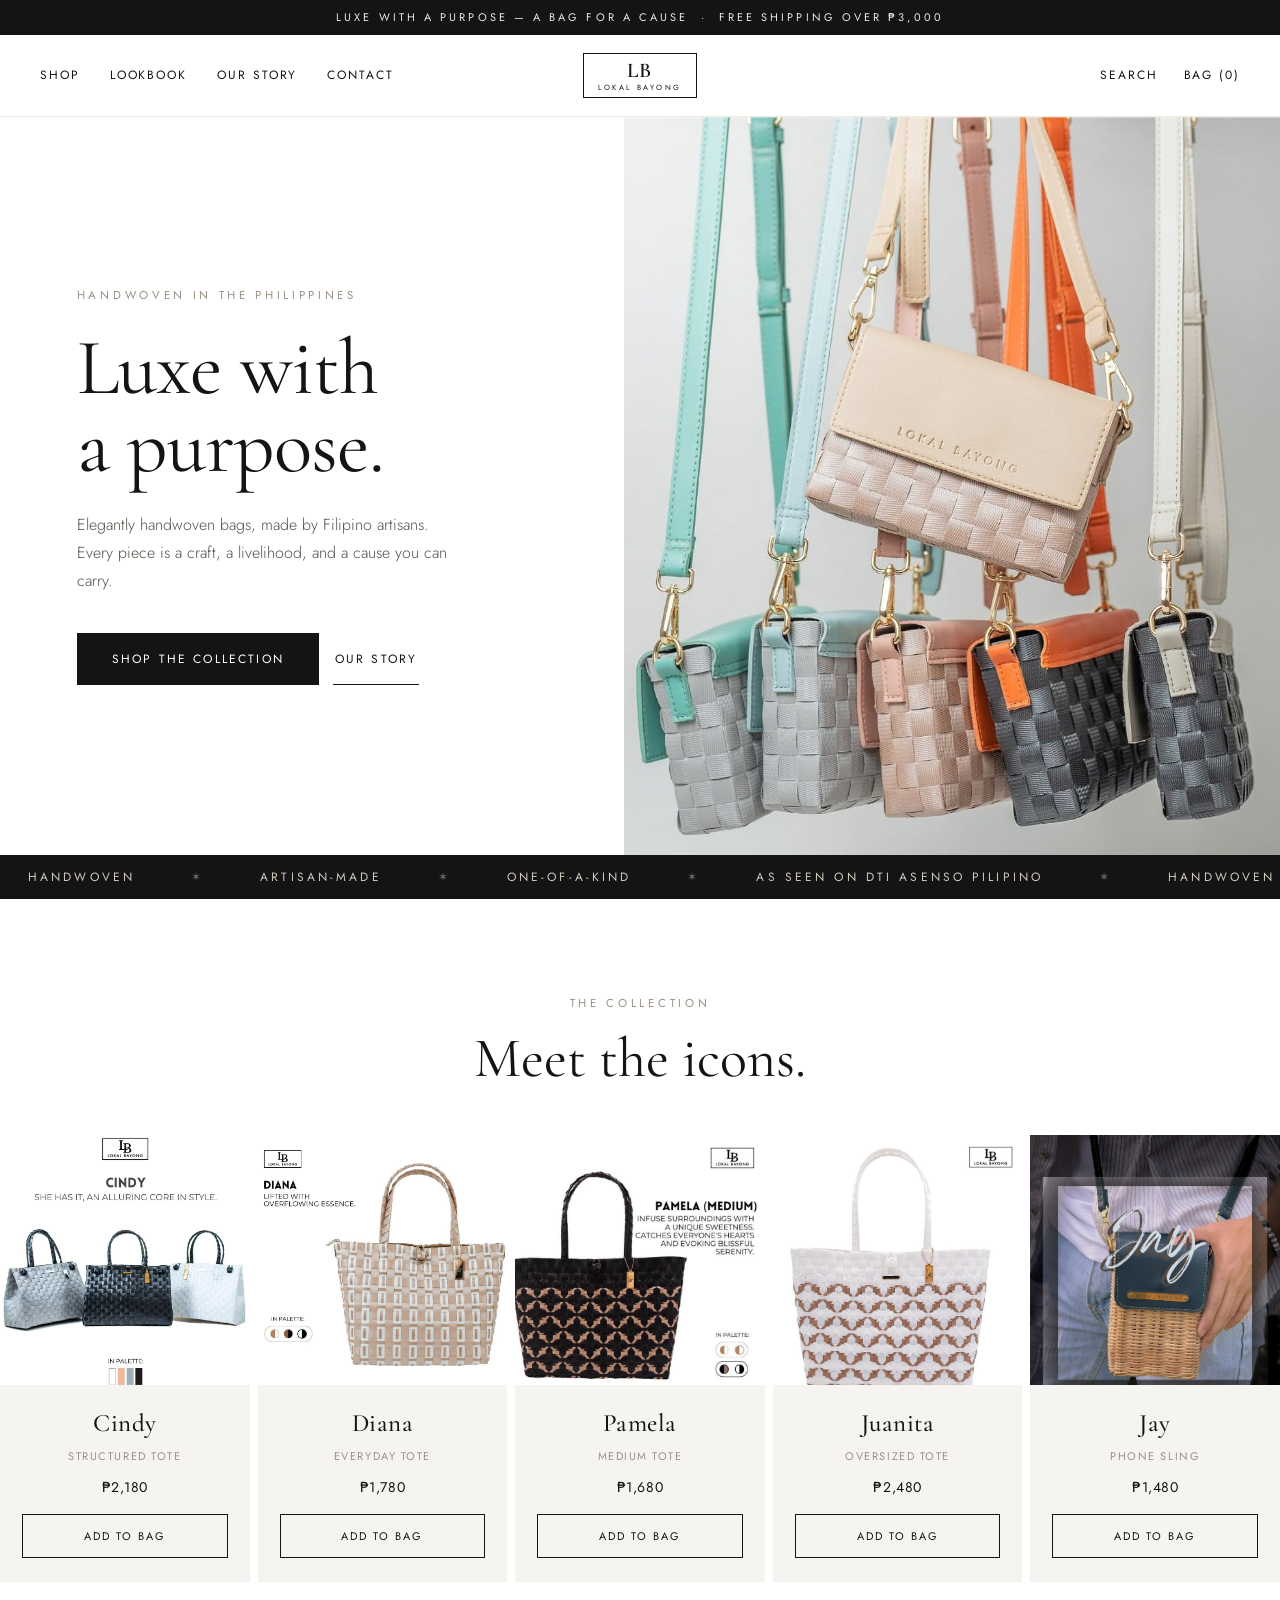
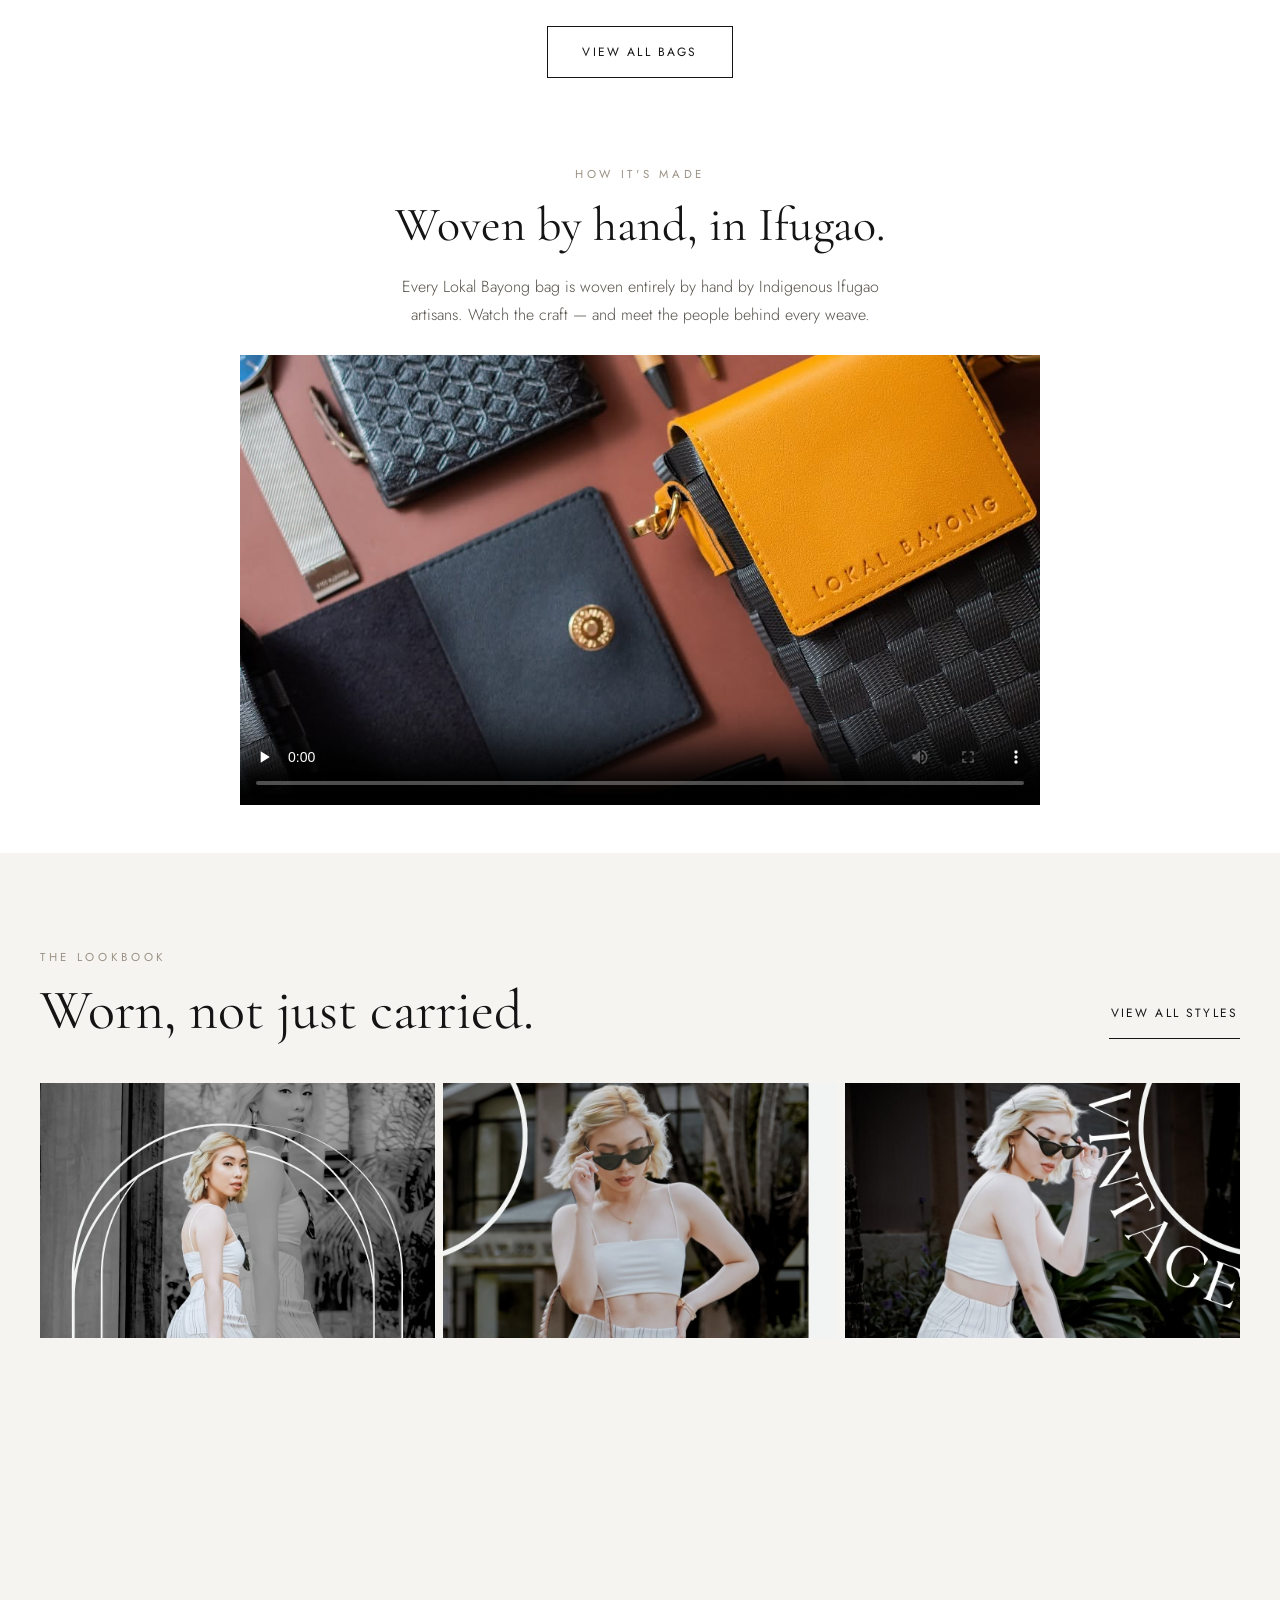
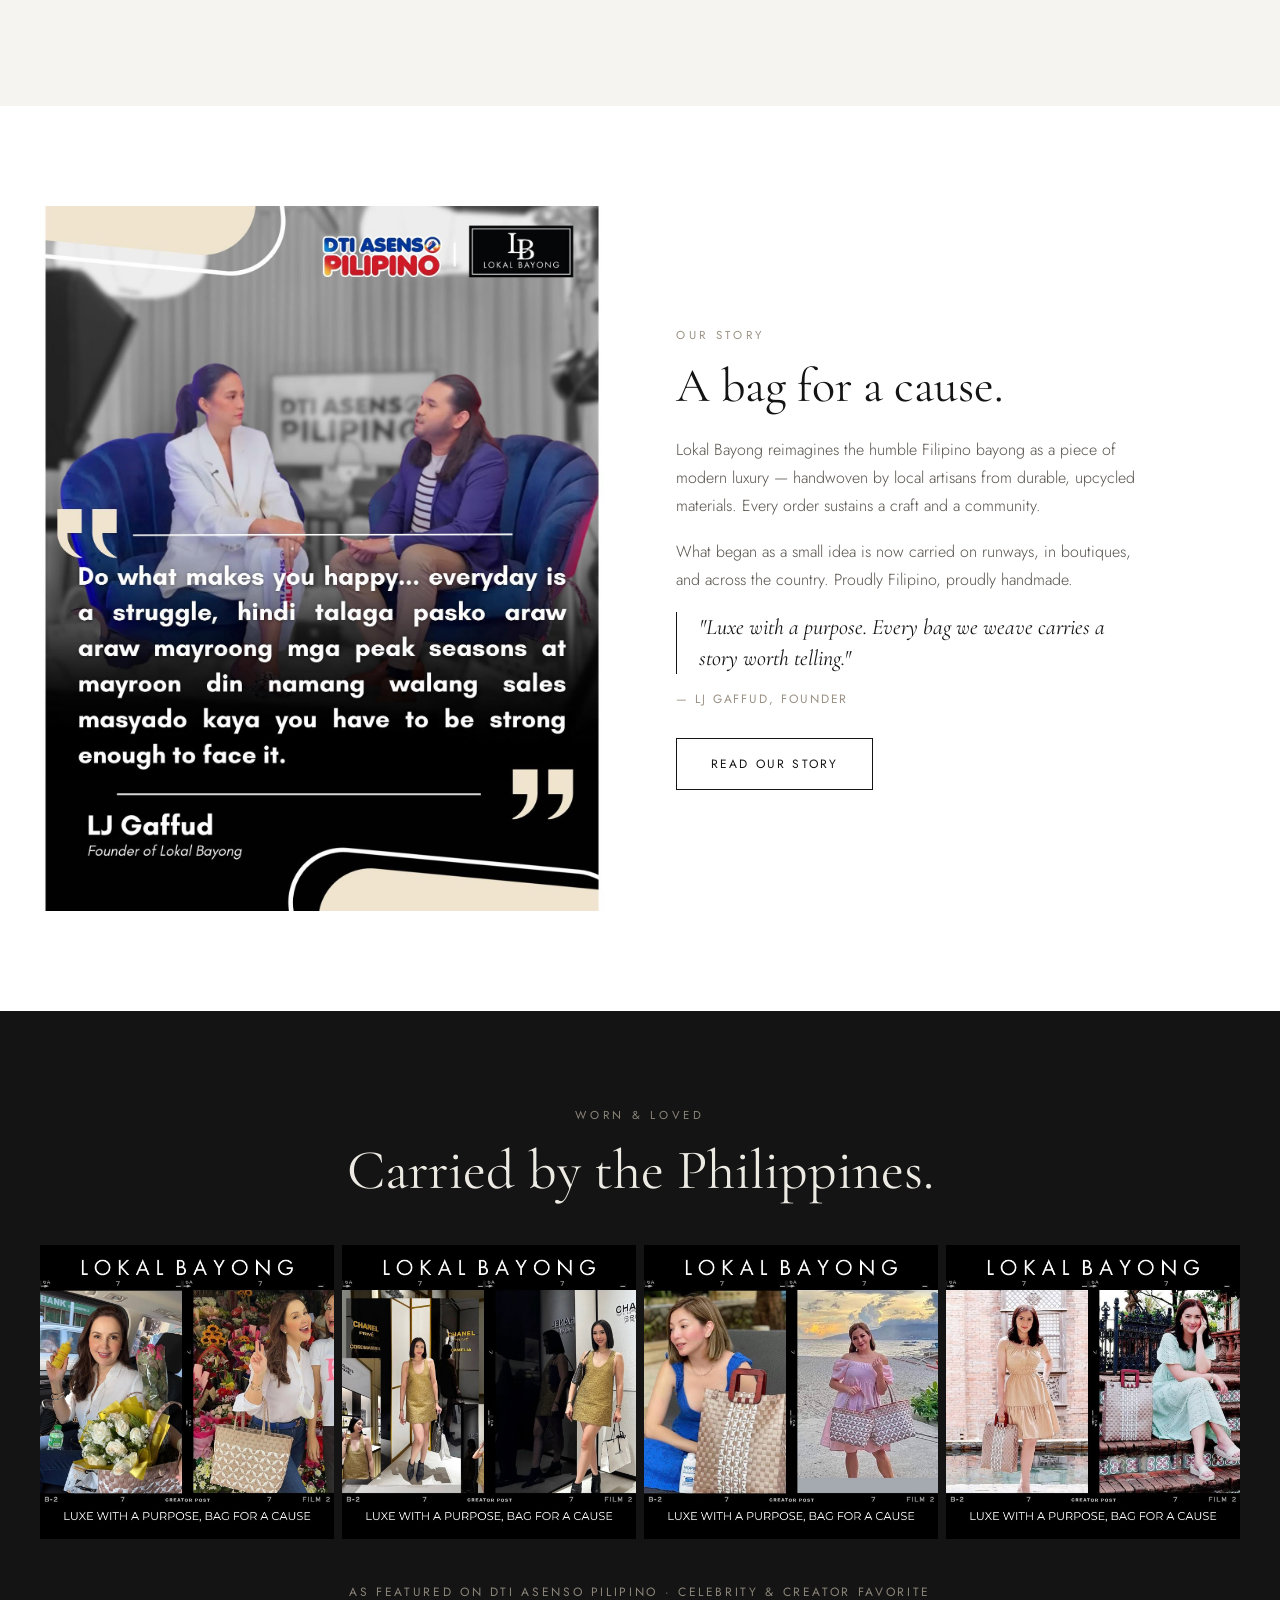
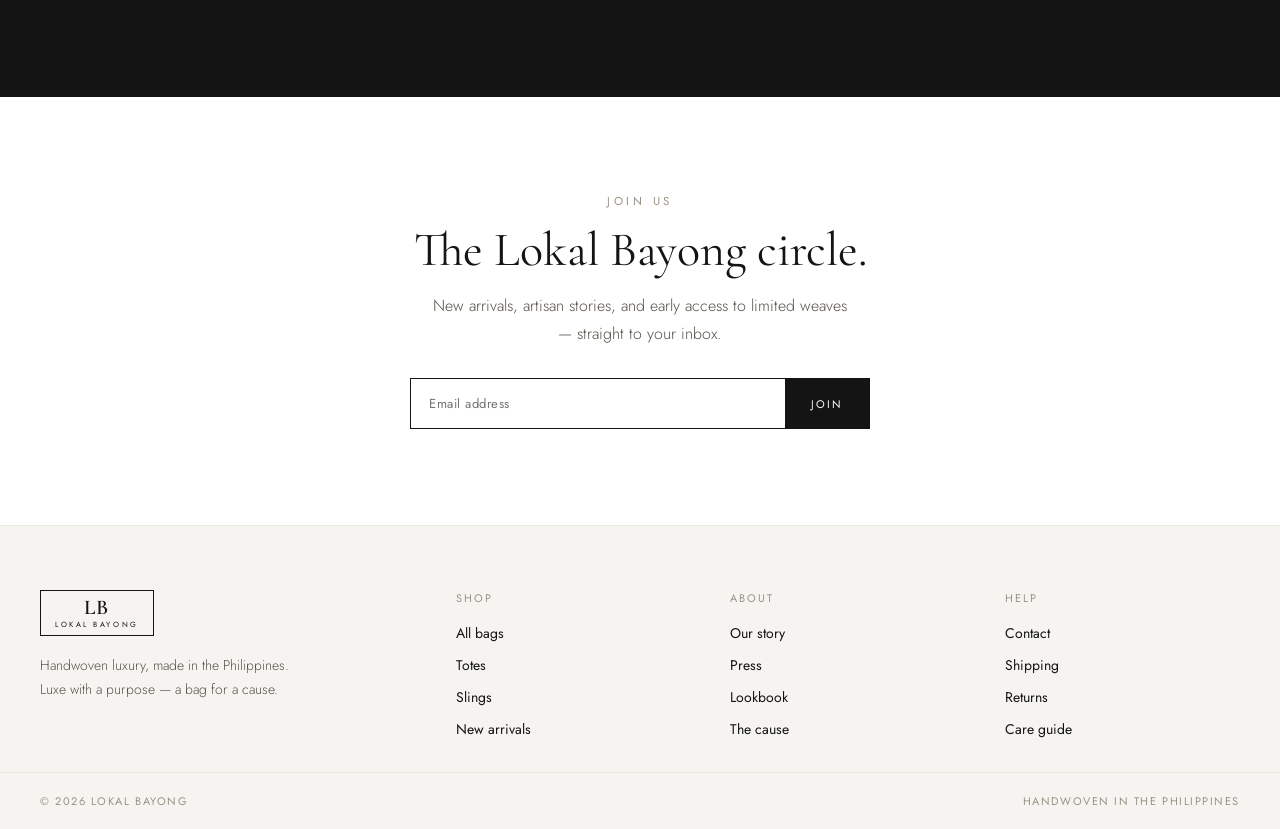
==== lokal-bayong/index.html @ d77c2abf "Lokal Bayong Added Lokal Bayong demo site." ====
<!doctype html>
<html lang="en">
  <head>
    <meta charset="utf-8" />
    <meta name="viewport" content="width=device-width, initial-scale=1" />
    <title>Lokal Bayong — Handwoven Luxury, Made in the Philippines</title>
    <meta
      name="description"
      content="Lokal Bayong — elegantly handwoven bags made by Filipino artisans. Luxe with a purpose, a bag for a cause."
    />
    <link rel="preconnect" href="https://fonts.googleapis.com" />
    <link rel="preconnect" href="https://fonts.gstatic.com" crossorigin />
    <link
      href="https://fonts.googleapis.com/css2?family=Cormorant+Garamond:ital,wght@0,300;0,400;0,500;0,600;1,400;1,500&family=Jost:wght@300;400;500;600&display=swap"
      rel="stylesheet"
    />
    <link rel="stylesheet" href="css/style.css" />
  </head>
  <body>
    <div class="topbar">
      Luxe with a purpose — a bag for a cause &nbsp;·&nbsp; Free shipping over
      ₱3,000
    </div>

    <header class="site-nav">
      <div class="nav-inner">
        <nav class="nav-links">
          <a href="shop.html">Shop</a>
          <a href="lookbook.html">Lookbook</a>
          <a href="about-us.html">Our Story</a>
          <a href="contact.html">Contact</a>
        </nav>
        <a class="logo" href="index.html"><b>LB</b><span>LOKAL BAYONG</span></a>
        <div class="nav-right">
          <a href="shop.html">Search</a>
          <button class="bag-btn" data-bag-count>Bag (0)</button>
        </div>
        <button class="nav-toggle" aria-label="Menu">&#9776;</button>
      </div>
    </header>

    <!-- HERO -->
    <section class="hero">
      <div class="hero-copy">
        <div class="eyebrow">Handwoven in the Philippines</div>
        <h1 class="d1">Luxe with<br />a purpose.</h1>
        <p class="lead">
          Elegantly handwoven bags, made by Filipino artisans. Every piece is a
          craft, a livelihood, and a cause you can carry.
        </p>
        <div class="hero-actions">
          <a href="shop.html" class="btn btn--dark">Shop the collection</a>
          <a href="about-us.html" class="btn btn--link">Our story</a>
        </div>
      </div>
      <div class="hero-media">
        <img
          src="assets/hero-crossbodies.jpg"
          alt="Lokal Bayong handwoven crossbody bags"
        />
      </div>
    </section>

    <!-- MARQUEE -->
    <div class="marquee">
      <div class="marquee-track">
        <span>Handwoven</span><span class="star">&#10038;</span>
        <span>Artisan-made</span><span class="star">&#10038;</span>
        <span>One-of-a-kind</span><span class="star">&#10038;</span>
        <span>As seen on DTI Asenso Pilipino</span
        ><span class="star">&#10038;</span> <span>Handwoven</span
        ><span class="star">&#10038;</span> <span>Artisan-made</span
        ><span class="star">&#10038;</span> <span>One-of-a-kind</span
        ><span class="star">&#10038;</span>
        <span>As seen on DTI Asenso Pilipino</span
        ><span class="star">&#10038;</span>
      </div>
    </div>

    <!-- FEATURED -->
    <section class="section container" id="shop">
      <div class="section-head">
        <div class="eyebrow">The Collection</div>
        <h2 class="d2">Meet the icons.</h2>
      </div>

      <div class="grid grid--5">
        <div class="card" data-collection="Totes">
          <a class="card-media" href="product.html"
            ><span class="badge">Bestseller</span
            ><img src="assets/tote-cindy.jpg" alt="Cindy structured tote"
          /></a>
          <div class="card-body">
            <a href="product.html" style="text-decoration: none; color: inherit"
              ><h3 class="card-name">Cindy</h3></a
            >
            <div class="card-line">Structured Tote</div>
            <div class="card-price">&#8369;2,180</div>
            <button class="card-cta" data-add-to-bag>Add to bag</button>
          </div>
        </div>
        <div class="card" data-collection="Totes">
          <a class="card-media" href="product.html"
            ><span class="badge">New</span
            ><img src="assets/tote-diana.jpg" alt="Diana everyday tote"
          /></a>
          <div class="card-body">
            <a href="product.html" style="text-decoration: none; color: inherit"
              ><h3 class="card-name">Diana</h3></a
            >
            <div class="card-line">Everyday Tote</div>
            <div class="card-price">&#8369;1,780</div>
            <button class="card-cta" data-add-to-bag>Add to bag</button>
          </div>
        </div>
        <div class="card" data-collection="Totes">
          <a class="card-media" href="product.html"
            ><img src="assets/tote-pamela.jpg" alt="Pamela medium tote"
          /></a>
          <div class="card-body">
            <a href="product.html" style="text-decoration: none; color: inherit"
              ><h3 class="card-name">Pamela</h3></a
            >
            <div class="card-line">Medium Tote</div>
            <div class="card-price">&#8369;1,680</div>
            <button class="card-cta" data-add-to-bag>Add to bag</button>
          </div>
        </div>
        <div class="card" data-collection="Totes">
          <a class="card-media" href="product.html"
            ><img src="assets/tote-juanita.jpg" alt="Juanita oversized tote"
          /></a>
          <div class="card-body">
            <a href="product.html" style="text-decoration: none; color: inherit"
              ><h3 class="card-name">Juanita</h3></a
            >
            <div class="card-line">Oversized Tote</div>
            <div class="card-price">&#8369;2,480</div>
            <button class="card-cta" data-add-to-bag>Add to bag</button>
          </div>
        </div>
        <div class="card" data-collection="Slings">
          <a class="card-media" href="product.html"
            ><span class="badge">New</span
            ><img src="assets/sling-rattan.jpg" alt="Jay phone sling"
          /></a>
          <div class="card-body">
            <a href="product.html" style="text-decoration: none; color: inherit"
              ><h3 class="card-name">Jay</h3></a
            >
            <div class="card-line">Phone Sling</div>
            <div class="card-price">&#8369;1,480</div>
            <button class="card-cta" data-add-to-bag>Add to bag</button>
          </div>
        </div>
      </div>

      <div style="text-align: center; margin-top: 44px">
        <a href="shop.html" class="btn btn--ghost">View all bags</a>
      </div>
    </section>

    <!-- HOW IT'S MADE -->
    <section class="maker container">
      <div class="section-head">
        <div class="eyebrow">How it's made</div>
        <h2 class="d3">Woven by hand, in Ifugao.</h2>
        <p class="lead" style="max-width: 58ch; margin: 22px auto 0">
          Every Lokal Bayong bag is woven entirely by hand by Indigenous Ifugao
          artisans. Watch the craft &mdash; and meet the people behind every
          weave.
        </p>
      </div>
      <div class="video-frame">
        <video controls preload="none" poster="assets/sling-orange.jpg">
          <source src="assets/made.mp4" type="video/mp4" />
          Your browser does not support the video tag.
        </video>
      </div>
    </section>

    <!-- LOOKBOOK -->
    <section
      class="section--pad"
      style="background: var(--paper)"
      id="lookbook"
    >
      <div class="container">
        <div class="head-row">
          <div>
            <div class="eyebrow" style="margin-bottom: 16px">The Lookbook</div>
            <h2 class="d2">Worn, not just carried.</h2>
          </div>
          <a href="lookbook.html" class="btn btn--link">View all styles</a>
        </div>
        <div class="grid grid--3">
          <a class="look" href="lookbook.html"
            ><img
              src="assets/look-oversized.jpg"
              alt="Oversized woven tote, styled"
          /></a>
          <a class="look" href="lookbook.html"
            ><img src="assets/look-iconic.jpg" alt="Iconic woven tote, styled"
          /></a>
          <a class="look" href="lookbook.html"
            ><img
              src="assets/look-vintage.jpg"
              alt="Model holding a Lokal Bayong woven tote"
          /></a>
        </div>
      </div>
    </section>

    <!-- STORY -->
    <section class="container" id="story">
      <div class="story">
        <div class="story-media">
          <img
            src="assets/press-dti.jpg"
            alt="Lokal Bayong founder LJ Gaffud on DTI Asenso Pilipino"
          />
        </div>
        <div>
          <div class="eyebrow">Our Story</div>
          <h2 class="d3">A bag for a cause.</h2>
          <p class="lead">
            Lokal Bayong reimagines the humble Filipino bayong as a piece of
            modern luxury — handwoven by local artisans from durable, upcycled
            materials. Every order sustains a craft and a community.
          </p>
          <p class="lead">
            What began as a small idea is now carried on runways, in boutiques,
            and across the country. Proudly Filipino, proudly handmade.
          </p>
          <blockquote class="quote">
            "Luxe with a purpose. Every bag we weave carries a story worth
            telling."
          </blockquote>
          <div class="byline">— LJ Gaffud, Founder</div>
          <div style="margin-top: 30px">
            <a href="about-us.html" class="btn btn--ghost">Read our story</a>
          </div>
        </div>
      </div>
    </section>

    <!-- PRESS -->
    <section class="press section--pad" id="press">
      <div class="container">
        <div class="section-head">
          <div class="eyebrow">Worn &amp; Loved</div>
          <h2 class="d2">Carried by the Philippines.</h2>
        </div>
        <div class="press-fit">
          <img
            src="assets/press-flowers.jpg"
            alt="Celebrity carrying a Lokal Bayong tote"
          />
          <img
            src="assets/press-gold.jpg"
            alt="Creator styling a Lokal Bayong clutch"
          />
          <img
            src="assets/press-beach.jpg"
            alt="Lokal Bayong tote styled at the beach"
          />
          <img
            src="assets/press-duo.jpg"
            alt="Friends carrying Lokal Bayong woven totes"
          />
        </div>
        <div class="press-note">
          As featured on DTI Asenso Pilipino · Celebrity &amp; creator favorite
        </div>
      </div>
    </section>

    <!-- NEWSLETTER -->
    <section class="newsletter">
      <div class="eyebrow">Join us</div>
      <h2 class="d3">The Lokal Bayong circle.</h2>
      <p class="lead">
        New arrivals, artisan stories, and early access to limited weaves —
        straight to your inbox.
      </p>
      <form class="news-form" data-confirm-form="Joined &#10003;">
        <input type="email" placeholder="Email address" required />
        <button type="submit">Join</button>
      </form>
    </section>

    <!-- FOOTER -->
    <footer class="site-footer">
      <div class="foot-grid">
        <div class="foot-col">
          <a class="logo" href="index.html"
            ><b>LB</b><span>LOKAL BAYONG</span></a
          >
          <p class="foot-blurb">
            Handwoven luxury, made in the Philippines. Luxe with a purpose — a
            bag for a cause.
          </p>
        </div>
        <div class="foot-col">
          <h4>Shop</h4>
          <div class="links">
            <a href="shop.html">All bags</a>
            <a href="shop.html">Totes</a>
            <a href="shop.html">Slings</a>
            <a href="shop.html">New arrivals</a>
          </div>
        </div>
        <div class="foot-col">
          <h4>About</h4>
          <div class="links">
            <a href="about-us.html">Our story</a>
            <a href="index.html#press">Press</a>
            <a href="lookbook.html">Lookbook</a>
            <a href="about-us.html">The cause</a>
          </div>
        </div>
        <div class="foot-col">
          <h4>Help</h4>
          <div class="links">
            <a href="contact.html">Contact</a>
            <a href="contact.html">Shipping</a>
            <a href="contact.html">Returns</a>
            <a href="contact.html">Care guide</a>
          </div>
        </div>
      </div>
      <div class="foot-bottom">
        <div class="inner">
          <span>&copy; <span data-year>2026</span> Lokal Bayong</span>
          <span>Handwoven in the Philippines</span>
        </div>
      </div>
    </footer>

    <script src="js/main.js"></script>
  </body>
</html>
---- lokal-bayong/css/style.css ----
/* ==========================================================================
   Lokal Bayong — shared stylesheet
   Black & white editorial. Cormorant Garamond (display) + Jost (UI/body).
   ========================================================================== */

:root{
  --ink:#141414;
  --muted:#56514A;
  --faint:#9A9184;
  --line:#ECE8E0;
  --line-2:#D8D3CA;
  --paper:#F6F4F1;
  --white:#ffffff;
  --max:1340px;
}

*{box-sizing:border-box;}
html{scroll-behavior:smooth;}
body{
  margin:0;
  font-family:'Jost',sans-serif;
  color:var(--ink);
  background:var(--white);
  -webkit-font-smoothing:antialiased;
  overflow-x:hidden;
  line-height:1.5;
}
img{display:block;max-width:100%;}
a{color:inherit;}
::selection{background:var(--ink);color:#fff;}

.container{max-width:var(--max);margin:0 auto;padding:0 40px;}
.serif{font-family:'Cormorant Garamond',serif;}

/* ---- Type helpers ---------------------------------------------------- */
.eyebrow{
  font-size:11.5px;letter-spacing:.32em;text-transform:uppercase;
  color:var(--faint);
}
.d1{font-family:'Cormorant Garamond',serif;font-weight:400;font-size:clamp(46px,6.2vw,88px);line-height:.98;letter-spacing:-.01em;margin:0;}
.d2{font-family:'Cormorant Garamond',serif;font-weight:400;font-size:clamp(34px,4.4vw,56px);line-height:1.02;margin:0;}
.d3{font-family:'Cormorant Garamond',serif;font-weight:400;font-size:clamp(30px,3.8vw,48px);line-height:1.04;margin:0;}
.lead{font-size:16px;line-height:1.75;color:var(--muted);font-weight:300;}

/* ---- Buttons --------------------------------------------------------- */
.btn{
  display:inline-block;font-size:12px;font-weight:400;letter-spacing:.18em;
  text-transform:uppercase;text-decoration:none;cursor:pointer;
  padding:16px 34px;border:1px solid var(--ink);background:none;color:var(--ink);
  font-family:'Jost',sans-serif;transition:background .25s,color .25s,opacity .25s;
}
.btn--dark{background:var(--ink);color:#fff;}
.btn--dark:hover{background:#000;}
.btn--ghost:hover{background:var(--ink);color:#fff;}
.btn--link{
  border:none;padding:16px 2px;border-bottom:1px solid var(--ink);
  background:none;
}
.btn--link:hover{opacity:.55;}

/* ---- Announcement ---------------------------------------------------- */
.topbar{
  background:var(--ink);color:#EDEAE3;text-align:center;
  font-size:11px;letter-spacing:.28em;padding:9px 16px;text-transform:uppercase;
}

/* ---- Nav ------------------------------------------------------------- */
.site-nav{
  position:sticky;top:0;z-index:60;
  background:rgba(255,255,255,.9);backdrop-filter:blur(12px);
  border-bottom:1px solid var(--line);
}
.nav-inner{
  max-width:var(--max);margin:0 auto;padding:18px 40px;
  display:flex;align-items:center;justify-content:space-between;gap:24px;
}
.nav-links{
  display:flex;gap:30px;align-items:center;flex:1;white-space:nowrap;
  font-size:12px;letter-spacing:.16em;text-transform:uppercase;
}
.nav-links a{text-decoration:none;transition:opacity .2s;}
.nav-links a:hover,.nav-links a.is-active{opacity:.5;}
.nav-right{
  display:flex;gap:26px;align-items:center;justify-content:flex-end;flex:1;
  font-size:12px;letter-spacing:.16em;text-transform:uppercase;
}
.nav-right a,.nav-right button{text-decoration:none;transition:opacity .2s;}
.nav-right a:hover,.nav-right button:hover{opacity:.55;}
.bag-btn{border:none;background:none;color:var(--ink);font-family:'Jost',sans-serif;
  font-size:12px;letter-spacing:.16em;text-transform:uppercase;cursor:pointer;padding:0;}
.logo{
  display:inline-flex;flex-direction:column;align-items:center;line-height:1;
  border:1.5px solid var(--ink);padding:6px 14px;text-decoration:none;flex:0 0 auto;
}
.logo b{font-family:'Cormorant Garamond',serif;font-weight:600;font-size:21px;letter-spacing:.06em;}
.logo span{font-size:7.5px;letter-spacing:.34em;margin-top:3px;}
.nav-toggle{display:none;border:none;background:none;cursor:pointer;font-size:20px;line-height:1;padding:4px;}

/* ---- Hero ------------------------------------------------------------ */
.hero{display:grid;grid-template-columns:1fr 1.05fr;min-height:82vh;align-items:stretch;}
.hero-copy{display:flex;flex-direction:column;justify-content:center;padding:72px clamp(40px,6vw,96px);
  animation:rise .9s ease both;}
.hero-copy .eyebrow{margin-bottom:26px;}
.hero-copy .d1{margin-bottom:26px;}
.hero-copy .lead{max-width:42ch;margin:0 0 38px;}
.hero-actions{display:flex;gap:14px;flex-wrap:wrap;align-items:center;}
.hero-media{position:relative;overflow:hidden;background:#EFEDE9;min-height:420px;}
.hero-media img{position:absolute;inset:0;width:100%;height:100%;object-fit:cover;}

/* compact page hero (interior pages) */
.page-hero{padding:80px 0 10px;text-align:center;}
.page-hero .eyebrow{margin-bottom:18px;}
.page-hero p{max-width:54ch;margin:22px auto 0;}

/* ---- Marquee --------------------------------------------------------- */
.marquee{background:var(--ink);color:#CFC9BE;overflow:hidden;}
.marquee-track{display:flex;width:max-content;animation:marquee 26s linear infinite;
  font-size:12px;letter-spacing:.26em;text-transform:uppercase;padding:13px 0;}
.marquee-track span{padding:0 28px;white-space:nowrap;}
.marquee-track .star{color:#6B655B;}

/* ---- Sections -------------------------------------------------------- */
.section{padding:96px 0 40px;}
.section--pad{padding:96px 0;}
.section-head{text-align:center;margin-bottom:48px;}
.section-head .eyebrow{margin-bottom:18px;}
.section-head .d2{margin-bottom:28px;}
.head-row{display:flex;align-items:flex-end;justify-content:space-between;flex-wrap:wrap;gap:20px;margin-bottom:44px;}

/* ---- Filter chips ---------------------------------------------------- */
.filters{display:flex;gap:8px;justify-content:center;flex-wrap:wrap;}
.chip{
  font-family:'Jost',sans-serif;font-size:11px;letter-spacing:.18em;text-transform:uppercase;
  padding:9px 20px;cursor:pointer;background:none;color:var(--muted);
  border:1px solid var(--line-2);transition:all .2s;
}
.chip:hover{border-color:var(--ink);color:var(--ink);}
.chip.is-active{background:var(--ink);color:#fff;border-color:var(--ink);}

/* ---- Product grid / cards ------------------------------------------- */
.grid{display:grid;gap:8px;}
.grid--4{grid-template-columns:repeat(4,1fr);}
.grid--3{grid-template-columns:repeat(3,1fr);}
.grid--press{grid-template-columns:repeat(4,1fr);}

.card{background:var(--paper);text-decoration:none;color:inherit;display:flex;flex-direction:column;}
.card-media{position:relative;aspect-ratio:1/1;overflow:hidden;background:#fff;}
.card-media img{position:absolute;inset:0;width:100%;height:100%;object-fit:cover;
  transform:scale(1.12);transition:transform .7s ease;}
.card:hover .card-media img{transform:scale(1.18);}
.badge{position:absolute;top:16px;left:16px;background:var(--ink);color:#fff;
  font-size:9.5px;letter-spacing:.18em;text-transform:uppercase;padding:6px 11px;}
.card-body{padding:20px 22px 24px;display:flex;flex-direction:column;align-items:center;text-align:center;flex:1;}
.card-name{font-family:'Cormorant Garamond',serif;font-weight:500;font-size:25px;margin:0;letter-spacing:.02em;}
.card-line{font-size:11px;letter-spacing:.14em;text-transform:uppercase;color:var(--faint);margin-top:6px;}
.card-price{font-size:14px;letter-spacing:.04em;margin-top:12px;}
.card-cta{margin-top:16px;width:100%;background:none;border:1px solid var(--ink);color:var(--ink);
  font-family:'Jost',sans-serif;font-size:11px;letter-spacing:.18em;text-transform:uppercase;
  padding:13px;cursor:pointer;transition:background .25s,color .25s;}
.card-cta:hover{background:var(--ink);color:#fff;}

/* ---- Lookbook -------------------------------------------------------- */
.look{position:relative;aspect-ratio:3/4;overflow:hidden;background:#E7E3DC;}
.look img{position:absolute;inset:0;width:100%;height:100%;object-fit:cover;transition:transform .8s ease;}
.look:hover img{transform:scale(1.04);}
.look--tall{aspect-ratio:3/4;}

/* ---- Story ----------------------------------------------------------- */
.story{display:grid;grid-template-columns:1fr 1fr;gap:72px;align-items:center;padding:100px 0;}
.story-media{position:relative;display:block;aspect-ratio:4/5;overflow:hidden;background:#E7E3DC;text-decoration:none;}
.story-media .play{position:absolute;inset:0;display:flex;flex-direction:column;align-items:center;justify-content:center;gap:18px;color:#fff;background:rgba(20,18,14,.22);transition:background .25s;}
.story-media:hover .play{background:rgba(20,18,14,.32);}
.story-media img{position:absolute;inset:0;width:100%;height:100%;object-fit:cover;}
.story .eyebrow{margin-bottom:18px;}
.story .d3{margin:0 0 24px;max-width:18ch;}
.story .lead{margin:0 0 18px;max-width:52ch;}
.quote{font-family:'Cormorant Garamond',serif;font-style:italic;font-size:22px;line-height:1.4;
  margin:6px 0 16px;border-left:1px solid var(--ink);padding-left:22px;max-width:46ch;}
.byline{font-size:12px;letter-spacing:.16em;text-transform:uppercase;color:var(--faint);}

/* ---- Press (dark) ---------------------------------------------------- */
.press{background:var(--ink);color:#EDEAE3;}
.press .eyebrow{color:#8C857A;}
.press .section-head{margin-bottom:46px;}
.press-cell{position:relative;aspect-ratio:4/5;overflow:hidden;background:#262320;}
.press-cell img{position:absolute;inset:0;width:100%;height:100%;object-fit:cover;}
.press-note{text-align:center;margin-top:44px;font-size:12px;letter-spacing:.22em;text-transform:uppercase;color:#8C857A;}

/* ---- Values strip (about) ------------------------------------------- */
.values{display:grid;grid-template-columns:repeat(3,1fr);gap:48px;}
.value h3{font-family:'Cormorant Garamond',serif;font-weight:500;font-size:26px;margin:0 0 10px;}
.value p{font-size:15px;line-height:1.7;color:var(--muted);font-weight:300;margin:0;}
.value .num{font-family:'Cormorant Garamond',serif;font-size:20px;color:var(--faint);}

/* ---- Newsletter ------------------------------------------------------ */
.newsletter{max-width:760px;margin:0 auto;padding:96px 40px;text-align:center;}
.newsletter .eyebrow{margin-bottom:16px;}
.newsletter .d3{margin:0 0 16px;}
.newsletter .lead{max-width:46ch;margin:0 auto 30px;}
.news-form{display:flex;max-width:460px;margin:0 auto;border:1px solid var(--ink);}
.news-form input{flex:1;min-width:0;font-family:'Jost',sans-serif;font-size:13px;letter-spacing:.04em;
  padding:15px 18px;border:none;background:#fff;color:var(--ink);outline:none;}
.news-form button{background:var(--ink);color:#fff;border:none;font-family:'Jost',sans-serif;
  font-size:11px;letter-spacing:.18em;text-transform:uppercase;padding:0 26px;cursor:pointer;white-space:nowrap;}
.news-form button:hover{background:#000;}

/* ---- Footer ---------------------------------------------------------- */
.site-footer{border-top:1px solid var(--line);background:var(--paper);}
.foot-grid{max-width:var(--max);margin:0 auto;padding:64px 40px 32px;
  display:grid;grid-template-columns:1.6fr 1fr 1fr 1fr;gap:40px;}
.foot-col h4{font-size:11px;letter-spacing:.18em;text-transform:uppercase;color:var(--faint);margin:0 0 16px;font-weight:400;}
.foot-col .links{display:flex;flex-direction:column;gap:11px;font-size:14px;}
.foot-col .links a{text-decoration:none;transition:opacity .2s;}
.foot-col .links a:hover{opacity:.55;}
.foot-blurb{font-size:14px;line-height:1.7;color:var(--muted);max-width:34ch;margin:18px 0 0;font-weight:300;}
.foot-bottom{border-top:1px solid var(--line);}
.foot-bottom .inner{max-width:var(--max);margin:0 auto;padding:20px 40px;display:flex;
  justify-content:space-between;flex-wrap:wrap;gap:12px;font-size:11px;letter-spacing:.14em;
  text-transform:uppercase;color:var(--faint);}

/* ---- Product detail (PDP) ------------------------------------------- */
.pdp{display:grid;grid-template-columns:1.1fr 1fr;gap:64px;padding:64px 0 40px;align-items:start;}
.pdp-gallery{display:grid;grid-template-columns:1fr 1fr;gap:8px;}
.pdp-gallery .main{grid-column:1 / -1;aspect-ratio:1/1;background:#fff;overflow:hidden;}
.pdp-gallery .thumb{aspect-ratio:1/1;background:#fff;overflow:hidden;}
.pdp-gallery img{width:100%;height:100%;object-fit:cover;}
.pdp-info{position:sticky;top:110px;}
.pdp-info .eyebrow{margin-bottom:14px;}
.pdp-info h1{font-family:'Cormorant Garamond',serif;font-weight:400;font-size:clamp(40px,4.6vw,60px);line-height:1;margin:0 0 12px;}
.pdp-price{font-size:20px;letter-spacing:.02em;margin:0 0 24px;}
.pdp-desc{font-size:15px;line-height:1.75;color:var(--muted);font-weight:300;margin:0 0 28px;max-width:50ch;}
.pdp-label{font-size:11px;letter-spacing:.18em;text-transform:uppercase;color:var(--faint);margin:0 0 12px;}
.swatches{display:flex;gap:10px;margin-bottom:28px;}
.swatch{width:30px;height:30px;border-radius:50%;border:1px solid var(--line-2);cursor:pointer;
  outline-offset:3px;transition:outline .15s;}
.swatch.is-on{outline:1px solid var(--ink);}
.pdp-actions{display:flex;gap:10px;align-items:stretch;margin-bottom:30px;}
.qty{display:flex;align-items:center;border:1px solid var(--ink);}
.qty button{width:44px;border:none;background:none;font-size:18px;cursor:pointer;font-family:'Jost',sans-serif;}
.qty span{min-width:34px;text-align:center;font-size:14px;}
.pdp-actions .btn{flex:1;text-align:center;}
.pdp-meta{border-top:1px solid var(--line);padding-top:22px;display:flex;flex-direction:column;gap:10px;
  font-size:13px;color:var(--muted);font-weight:300;}
.pdp-meta b{font-weight:500;color:var(--ink);letter-spacing:.04em;}

/* ---- Contact --------------------------------------------------------- */
.contact{display:grid;grid-template-columns:1fr 1fr;gap:72px;padding:72px 0 40px;align-items:start;}
.field{display:flex;flex-direction:column;gap:8px;margin-bottom:20px;}
.field label{font-size:11px;letter-spacing:.16em;text-transform:uppercase;color:var(--faint);}
.field input,.field textarea{font-family:'Jost',sans-serif;font-size:14px;padding:13px 15px;
  border:1px solid var(--line-2);background:#fff;color:var(--ink);outline:none;}
.field input:focus,.field textarea:focus{border-color:var(--ink);}
.field textarea{resize:vertical;min-height:130px;}
.contact-info dt{font-size:11px;letter-spacing:.16em;text-transform:uppercase;color:var(--faint);margin-top:24px;}
.contact-info dd{margin:6px 0 0;font-size:16px;}

/* ---- Animations ------------------------------------------------------ */
@keyframes rise{from{opacity:0;transform:translateY(16px);}to{opacity:1;transform:translateY(0);}}
@keyframes marquee{from{transform:translateX(0);}to{transform:translateX(-50%);}}

/* ---- Responsive ------------------------------------------------------ */
@media (max-width:1024px){
  .grid--4{grid-template-columns:repeat(3,1fr);}
  .pdp{grid-template-columns:1fr;gap:40px;}
  .pdp-info{position:static;}
}
@media (max-width:860px){
  .nav-links,.nav-right{display:none;}
  .nav-links.open{display:flex;position:absolute;top:100%;left:0;right:0;background:#fff;
    flex-direction:column;gap:0;padding:8px 0;border-bottom:1px solid var(--line);}
  .nav-links.open a{padding:14px 40px;}
  .nav-toggle{display:block;}
  .nav-inner{justify-content:space-between;}
  .hero{grid-template-columns:1fr;}
  .hero-media{min-height:62vh;order:-1;}
  .hero-copy{padding:56px 40px;}
  .story,.contact{grid-template-columns:1fr;gap:40px;}
  .grid--4{grid-template-columns:repeat(2,1fr);}
  .grid--3{grid-template-columns:repeat(2,1fr);}
  .grid--press{grid-template-columns:repeat(2,1fr);}
  .values{grid-template-columns:1fr;gap:34px;}
  .foot-grid{grid-template-columns:1fr 1fr;gap:32px;}
}
@media (max-width:520px){
  .container,.nav-inner{padding-left:22px;padding-right:22px;}
  .grid--4,.grid--3{grid-template-columns:1fr;}
  .pdp-gallery{grid-template-columns:1fr 1fr;}
  .foot-grid{grid-template-columns:1fr;}
  .news-form{flex-direction:column;}
  .news-form button{padding:14px;}
}

/* ==========================================================================
   Homepage v2 — bestseller row, How it's made, no-crop press
   ========================================================================== */
.grid--5{grid-template-columns:repeat(5,1fr);}

.maker{padding:48px 0;}
.maker .section-head{margin-bottom:26px;}
.maker .lead{color:var(--muted);}
.maker .video-frame{max-width:800px;margin-top:26px;}
.video-frame{position:relative;display:block;max-width:1000px;margin:44px auto 0;
  aspect-ratio:16/9;overflow:hidden;background:#141414;}
.video-frame>img{position:absolute;inset:0;width:100%;height:100%;object-fit:cover;opacity:.5;
  transition:opacity .4s ease,transform 6s ease;}
.video-frame:hover>img{opacity:.62;transform:scale(1.03);}
.video-frame>video{position:absolute;inset:0;width:100%;height:100%;object-fit:cover;background:#141414;display:block;}
.video-frame .play{position:absolute;inset:0;display:flex;flex-direction:column;
  align-items:center;justify-content:center;gap:18px;color:#fff;text-decoration:none;}
.play-btn{width:74px;height:74px;border-radius:50%;border:1.5px solid rgba(255,255,255,.85);
  display:flex;align-items:center;justify-content:center;transition:background .25s;}
.play-btn::after{content:"";border-style:solid;border-width:11px 0 11px 18px;
  border-color:transparent transparent transparent #fff;margin-left:5px;}
.video-frame:hover .play-btn{background:rgba(255,255,255,.16);}
.video-note{font-size:11px;letter-spacing:.26em;text-transform:uppercase;}

.press-fit{display:grid;grid-template-columns:repeat(4,1fr);gap:8px;align-items:start;}
.press-fit img{width:100%;height:auto;display:block;background:#262320;}

@media (max-width:1024px){ .grid--5{grid-template-columns:repeat(3,1fr);} }
@media (max-width:860px){
  .grid--5{grid-template-columns:repeat(2,1fr);}
  .press-fit{grid-template-columns:repeat(2,1fr);}
}
@media (max-width:520px){
  .grid--5{grid-template-columns:1fr;}
  .press-fit{grid-template-columns:1fr;}
}
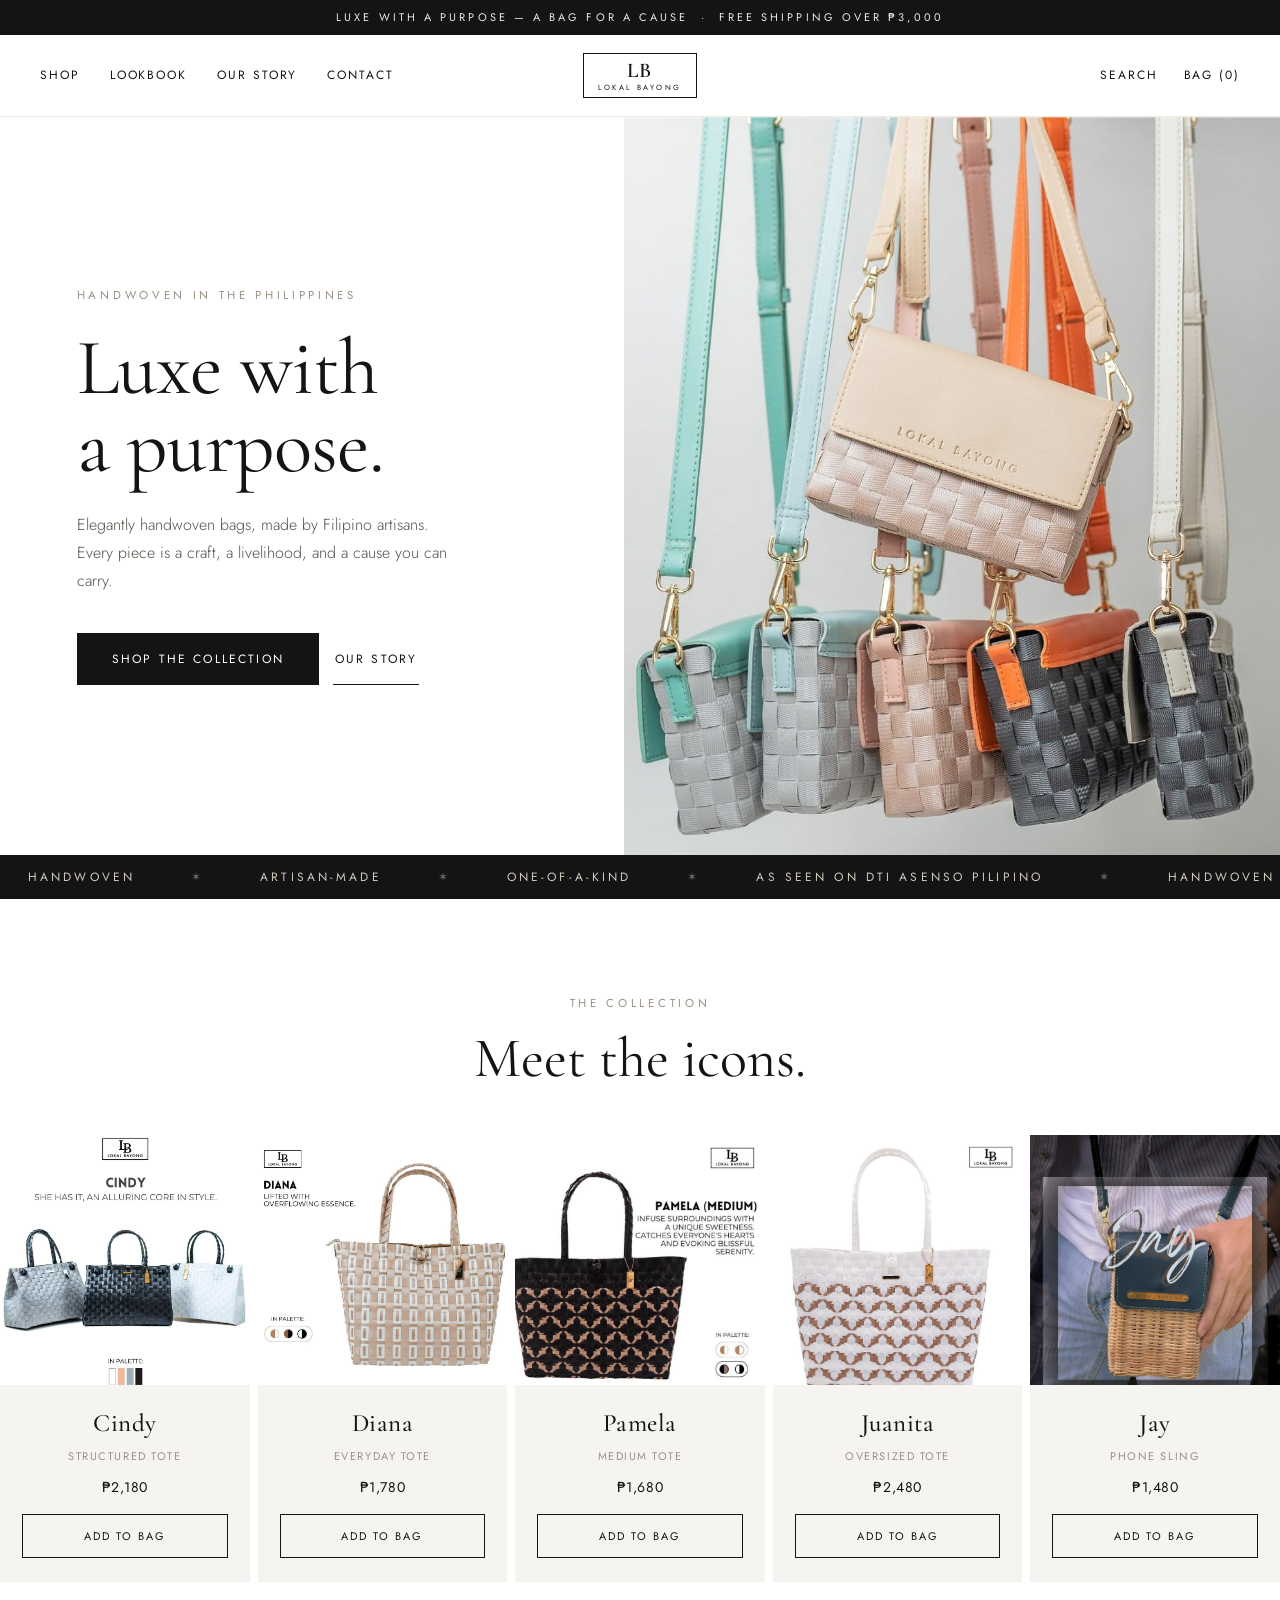
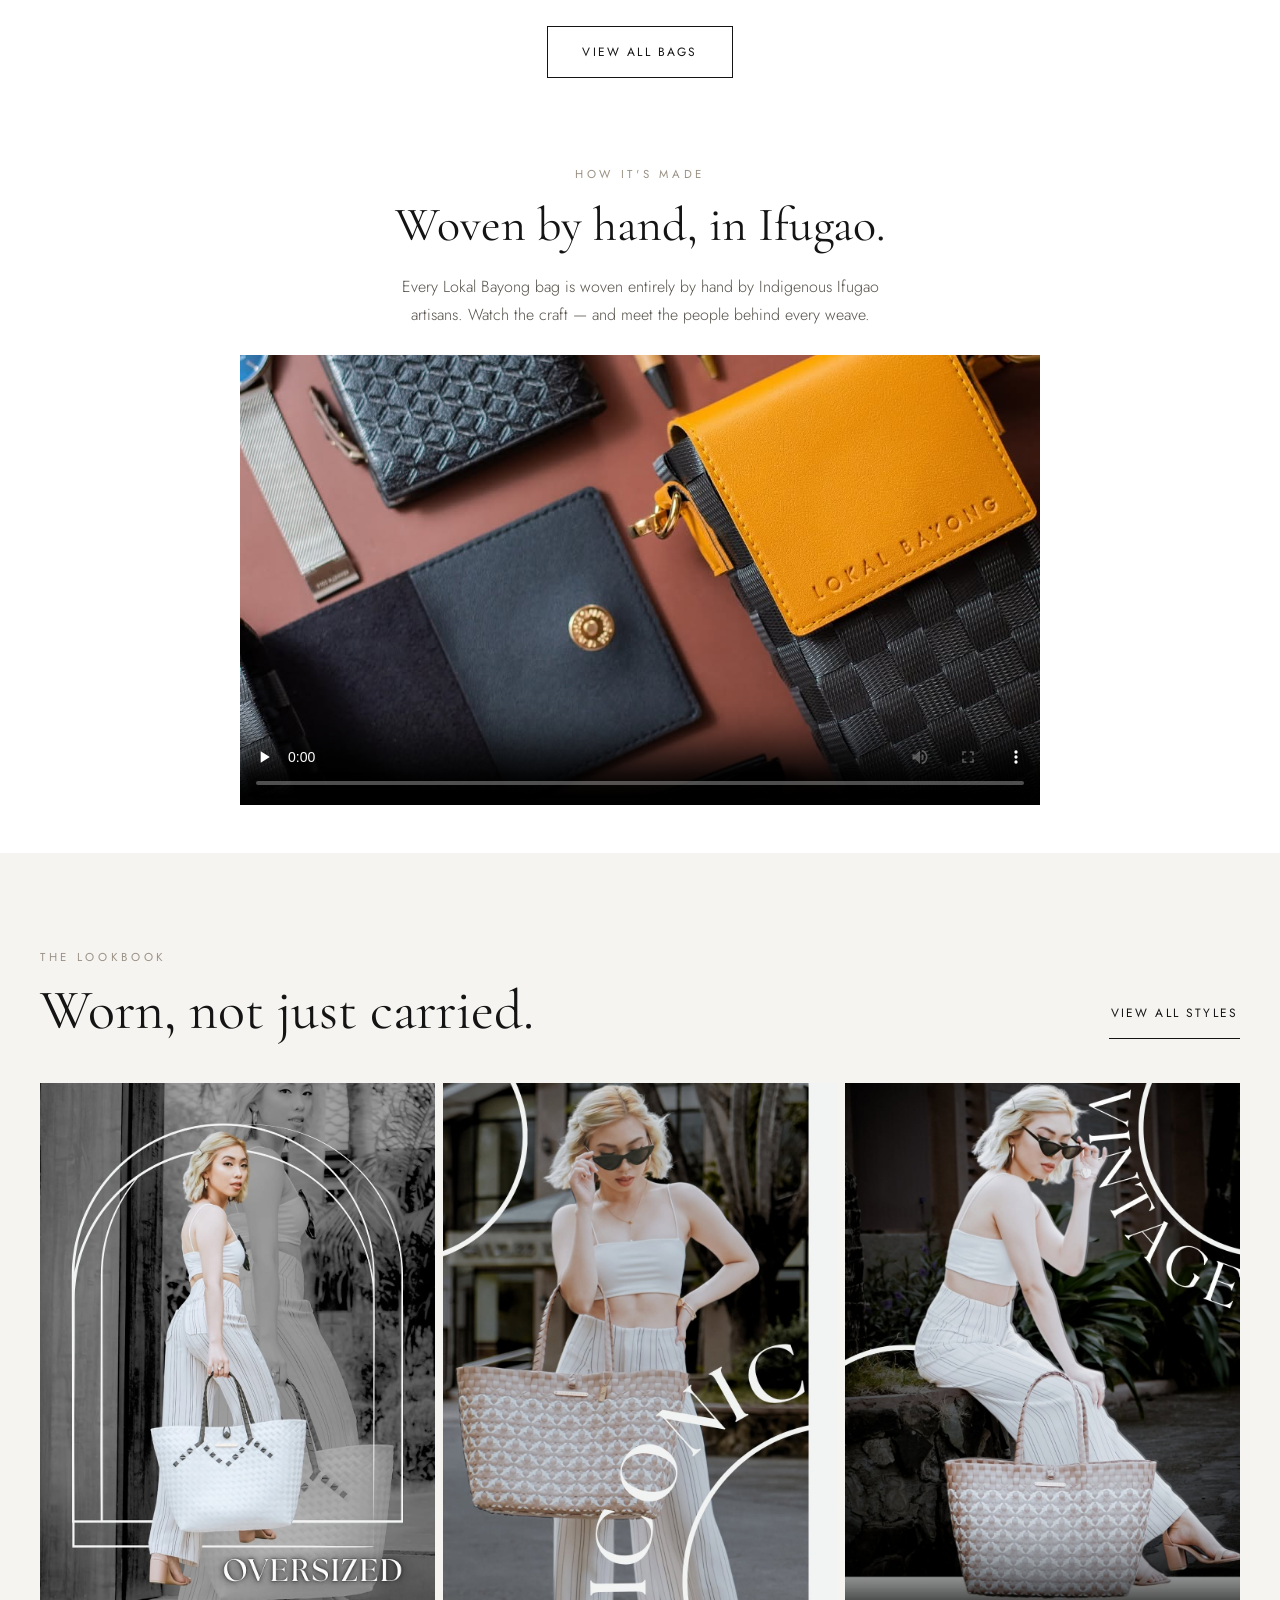
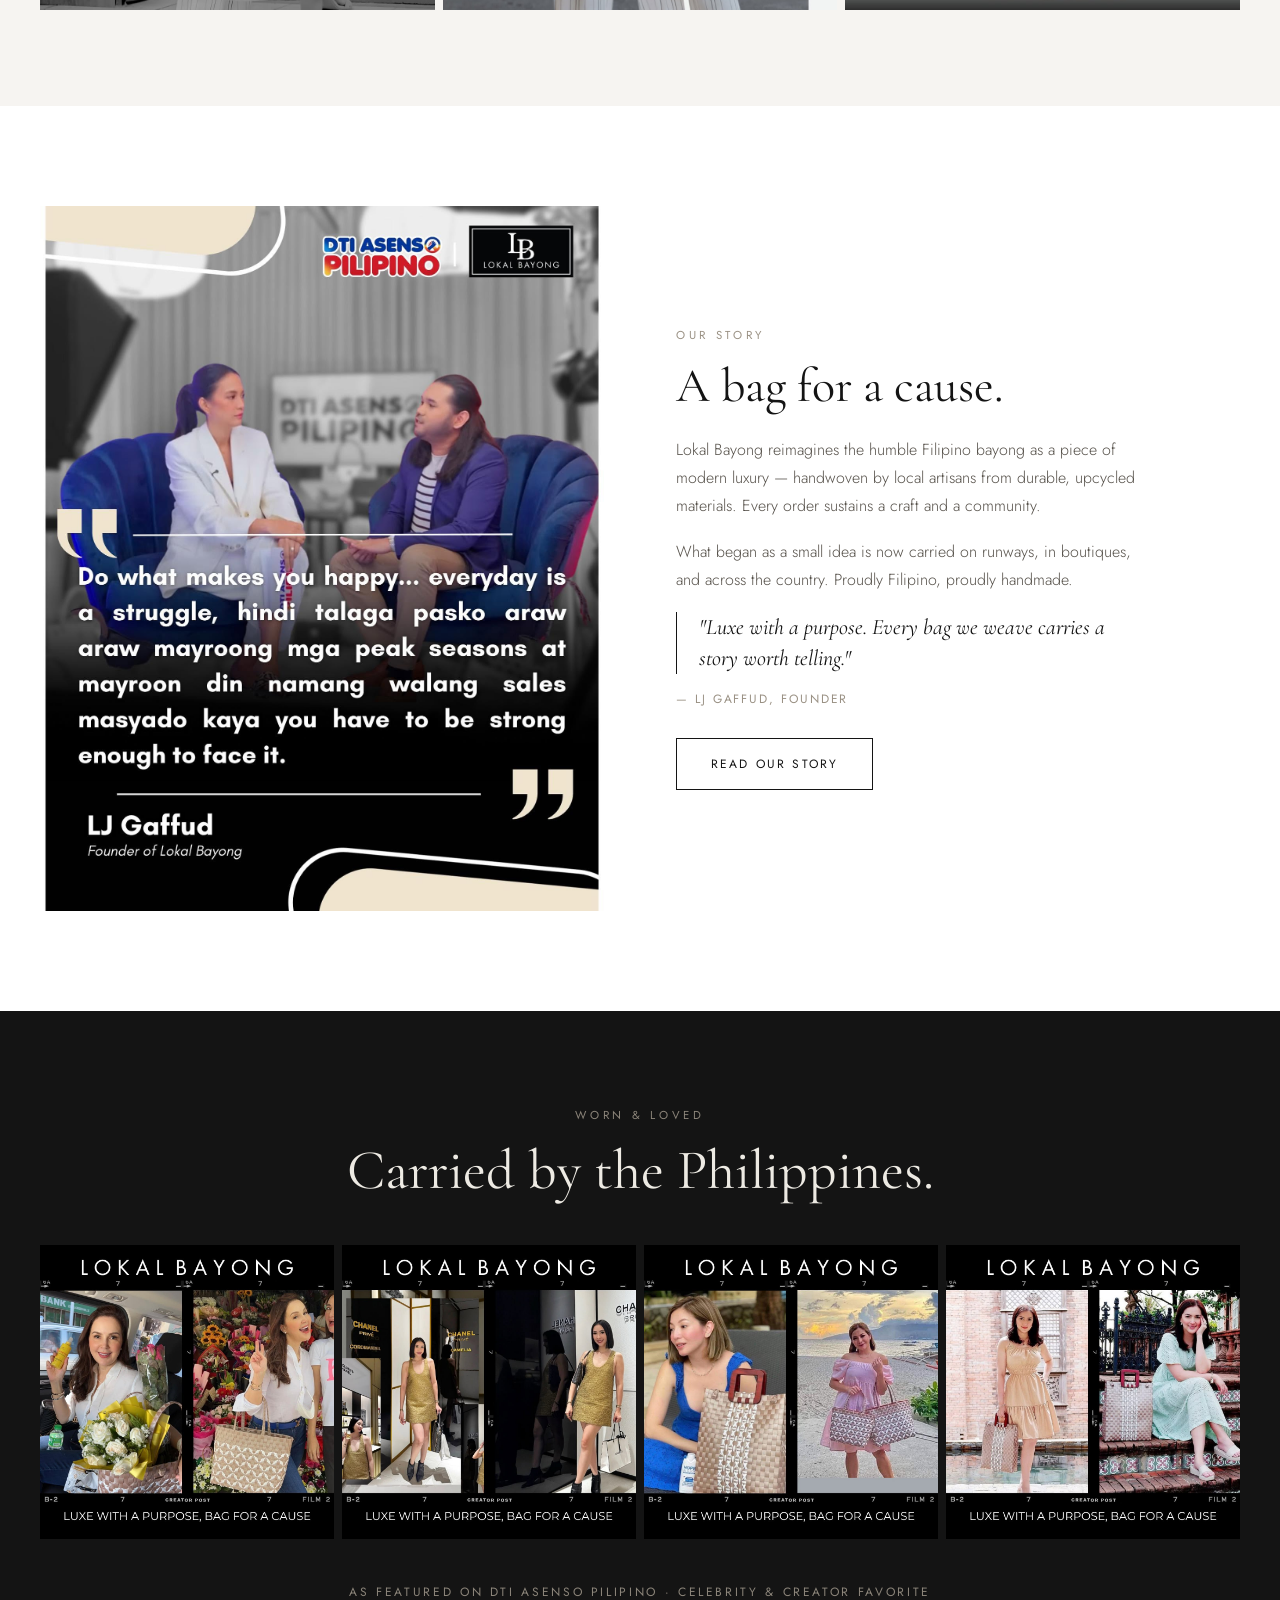
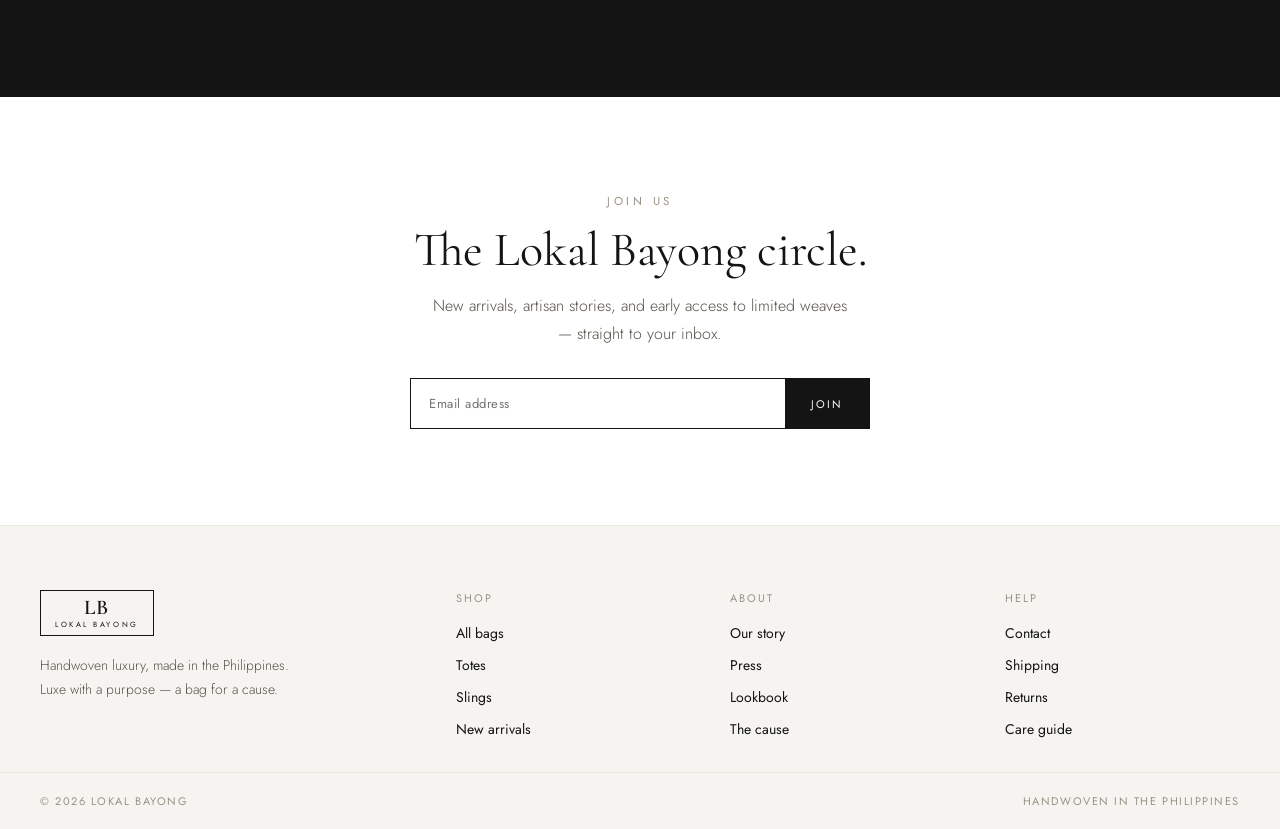
==== commit 8b0ddd41: "updated how its made how its made video removed" ====
--- a/lokal-bayong/index.html
+++ b/lokal-bayong/index.html
@@ -173,7 +173,7 @@
       </div>
       <div class="video-frame">
         <video controls preload="none" poster="assets/sling-orange.jpg">
-          <source src="assets/made.mp4" type="video/mp4" />
+          <source src="assets/sling-orange.jpg" type="video/mp4" />
           Your browser does not support the video tag.
         </video>
       </div>
